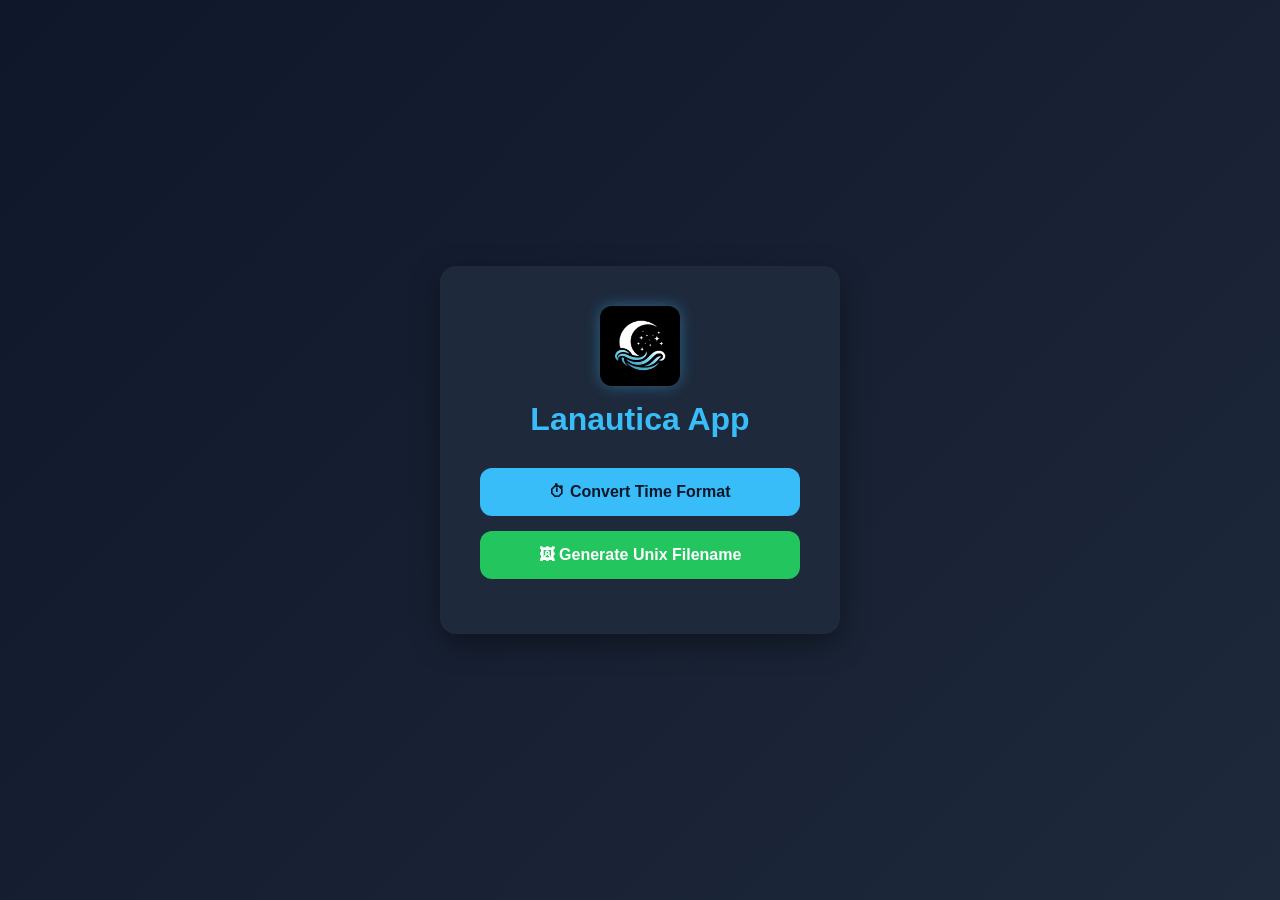
==== index.html @ 03b62d94 "add logo" ====
<!DOCTYPE html>
<html lang="id">
<head>
  <meta charset="UTF-8">
  <title>Lanautica App</title>

  <style>
    * {
      margin: 0;
      padding: 0;
      box-sizing: border-box;
      font-family: 'Segoe UI', sans-serif;
    }

    body {
      background: linear-gradient(135deg, #0f172a, #1e293b);
      display: flex;
      justify-content: center;
      align-items: center;
      height: 100vh;
      color: white;
    }

    .container {
      background: #1e293b;
      padding: 40px;
      border-radius: 16px;
      text-align: center;
      width: 400px;
      box-shadow: 0 10px 30px rgba(0,0,0,0.4);
    }

    /* LOGO */
    .logo {
      width: 80px;
      display: block;
      margin: 0 auto 15px auto;
      border-radius: 12px;
      box-shadow: 0 0 15px rgba(56,189,248,0.4);
    }

    h1 {
      margin-bottom: 30px;
      color: #38bdf8;
    }

    .btn {
      display: block;
      margin: 15px 0;
      padding: 15px;
      border-radius: 12px;
      text-decoration: none;
      font-weight: bold;
      transition: 0.3s;
    }

    .btn-date {
      background: #38bdf8;
      color: #0f172a;
    }

    .btn-date:hover {
      background: #0ea5e9;
    }

    .btn-pic {
      background: #22c55e;
      color: white;
    }

    .btn-pic:hover {
      background: #16a34a;
    }
  </style>
</head>
<body>

  <div class="container">

    <!-- LOGO -->
    <img src="logo.png" alt="Logo" class="logo">

    <h1>Lanautica App</h1>

    <a href="ConvertDate.html" class="btn btn-date">
      ⏱ Convert Time Format
    </a>

    <a href="ConvertPicture.html" class="btn btn-pic">
      🖼 Generate Unix Filename
    </a>

  </div>

</body>
</html>
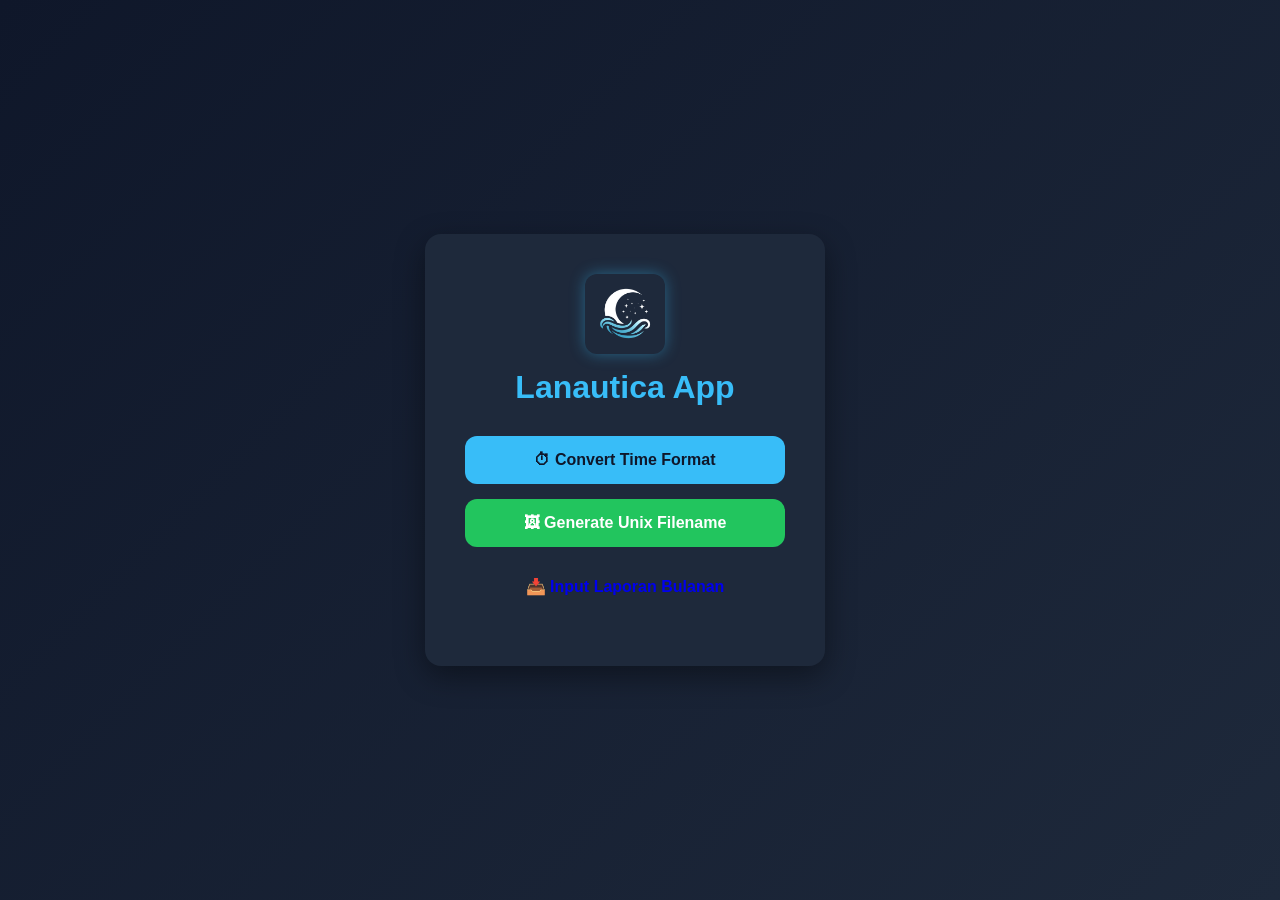
==== commit 8b527c8f: "Update index.html add laporan bulanan feature (input & output)" ====
--- a/index.html
+++ b/index.html
@@ -78,7 +78,7 @@
   <div class="container">
 
     <!-- LOGO -->
-    <img src="logo.png" alt="Logo" class="logo">
+    <img src="a9848f.png" alt="Logo" class="logo">
 
     <h1>Lanautica App</h1>
 
@@ -89,8 +89,10 @@
     <a href="ConvertPicture.html" class="btn btn-pic">
       🖼 Generate Unix Filename
     </a>
-
+    
+  <a href="InputLaporan.html" class="btn btn-input">
+    📥 Input Laporan Bulanan
   </div>
 
 </body>
-</html>+</html>
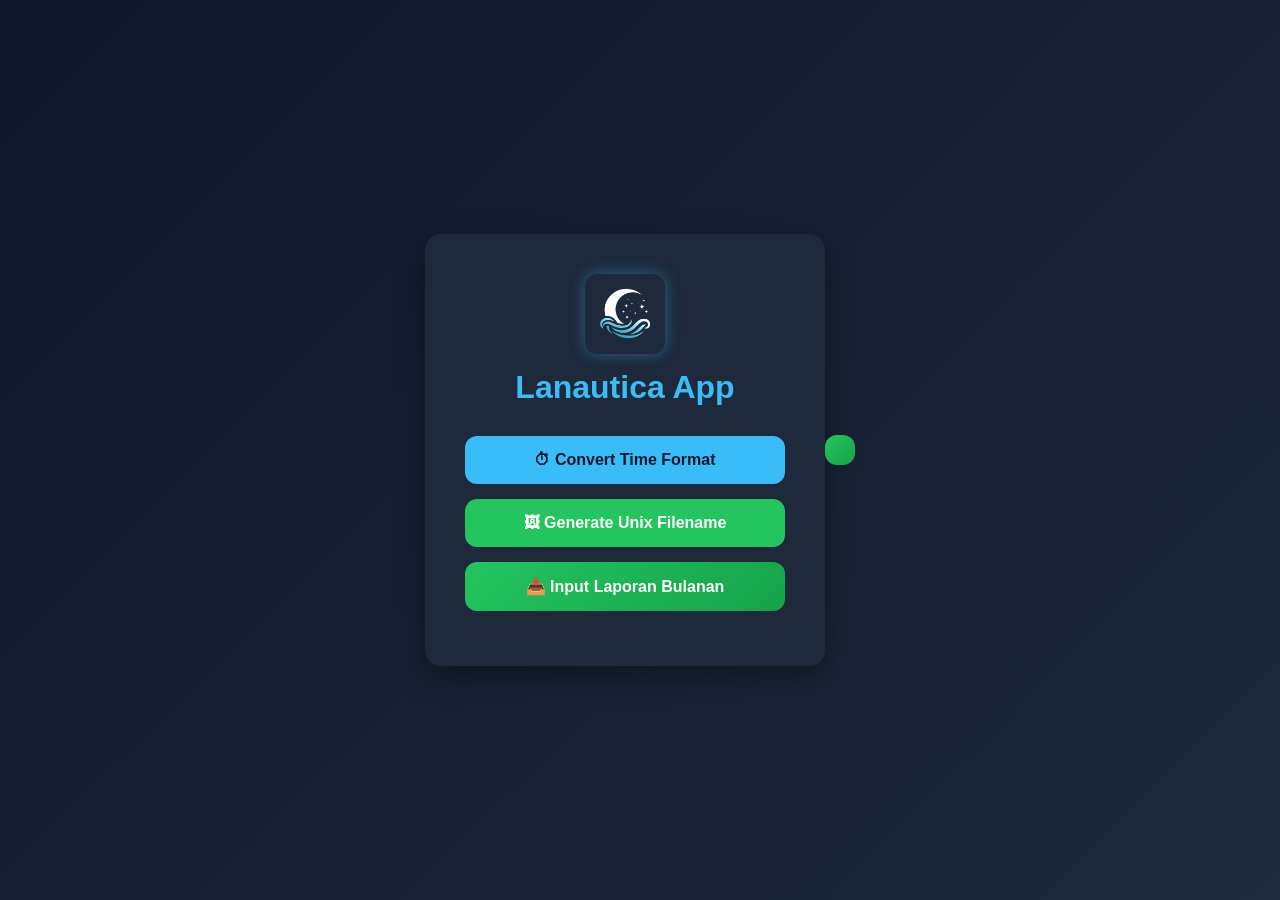
==== commit 40219a4d: "Update index.html" ====
--- a/index.html
+++ b/index.html
@@ -62,7 +62,12 @@
     .btn-date:hover {
       background: #0ea5e9;
     }
-
+    
+    .btn-input {
+  background: linear-gradient(135deg, #22c55e, #16a34a);
+  color: white;
+    }
+    
     .btn-pic {
       background: #22c55e;
       color: white;
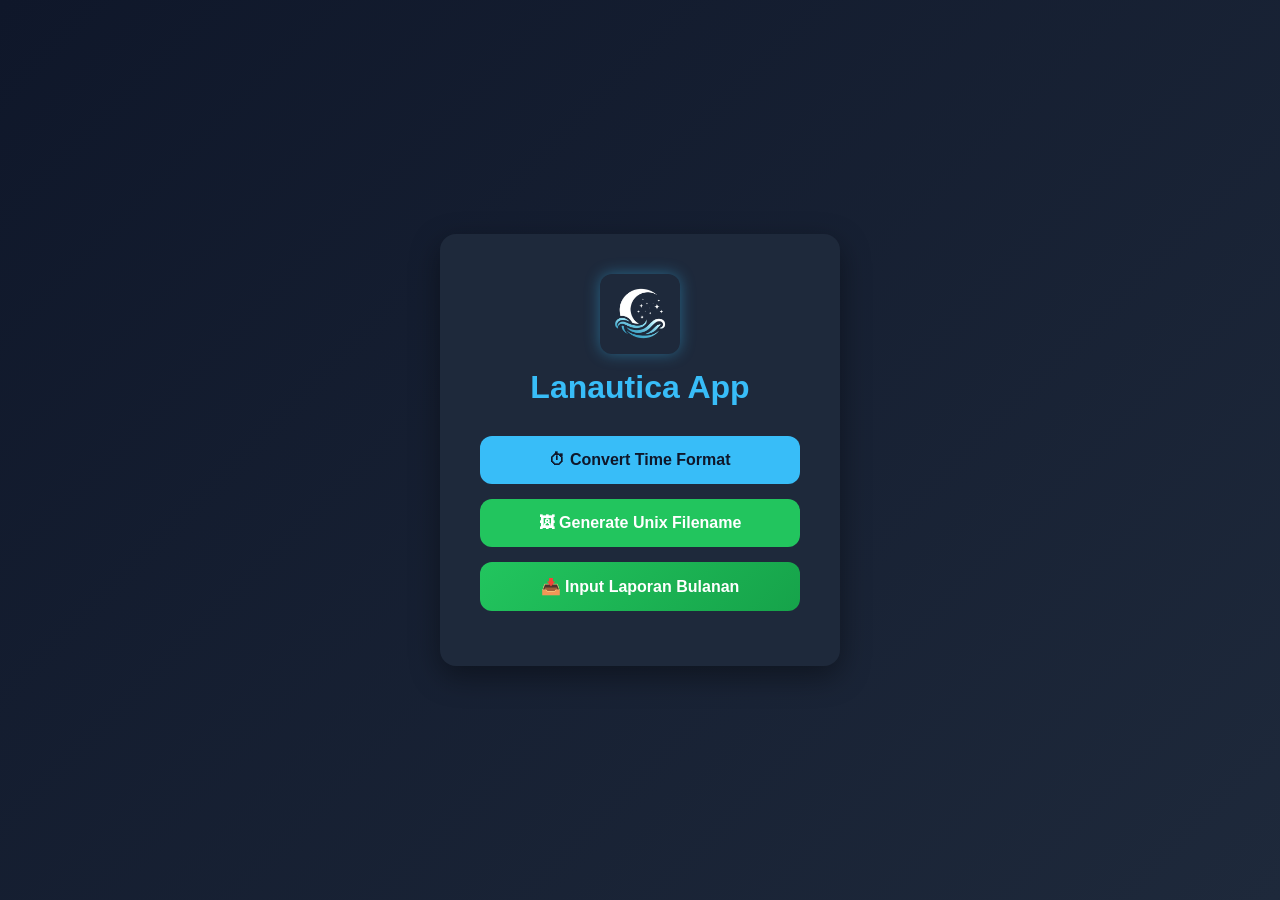
==== commit 5ce3dbc6: "Update index.html" ====
--- a/index.html
+++ b/index.html
@@ -86,18 +86,17 @@
     <img src="a9848f.png" alt="Logo" class="logo">
 
     <h1>Lanautica App</h1>
+<a href="ConvertDate.html" class="btn btn-date">
+  ⏱ Convert Time Format
+</a>
 
-    <a href="ConvertDate.html" class="btn btn-date">
-      ⏱ Convert Time Format
-    </a>
+<a href="ConvertPicture.html" class="btn btn-pic">
+  🖼 Generate Unix Filename
+</a>
 
-    <a href="ConvertPicture.html" class="btn btn-pic">
-      🖼 Generate Unix Filename
-    </a>
-    
-  <a href="InputLaporan.html" class="btn btn-input">
-    📥 Input Laporan Bulanan
-  </div>
+<a href="InputLaporan.html" class="btn btn-input">
+  📥 Input Laporan Bulanan
+</a>
 
 </body>
 </html>
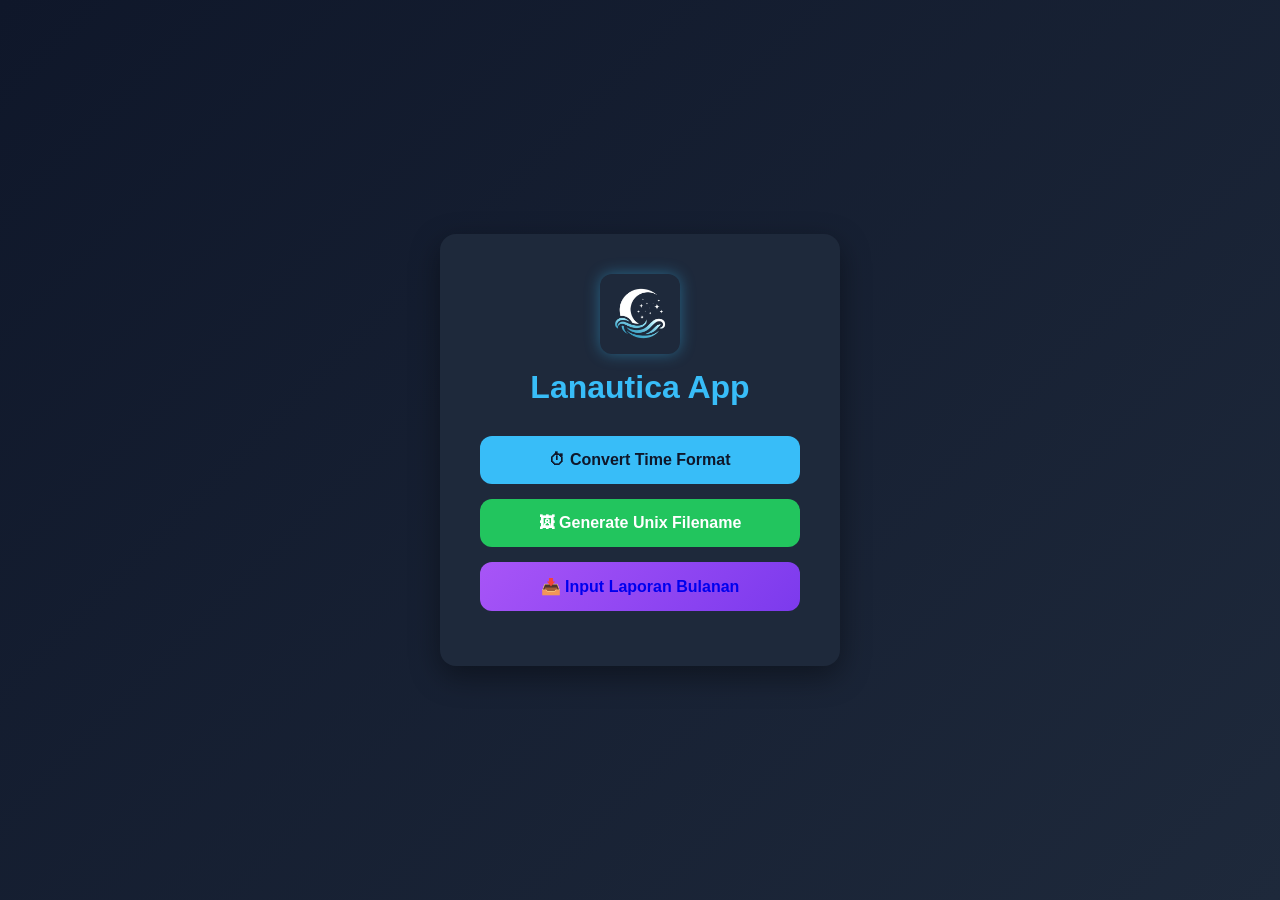
==== commit 74f7565a: "Update index.html" ====
--- a/index.html
+++ b/index.html
@@ -64,10 +64,9 @@
     }
     
     .btn-input {
-  background: linear-gradient(135deg, #22c55e, #16a34a);
-  color: white;
+      background: linear-gradient(135deg, #a855f7, #7c3aed);
     }
-    
+        
     .btn-pic {
       background: #22c55e;
       color: white;
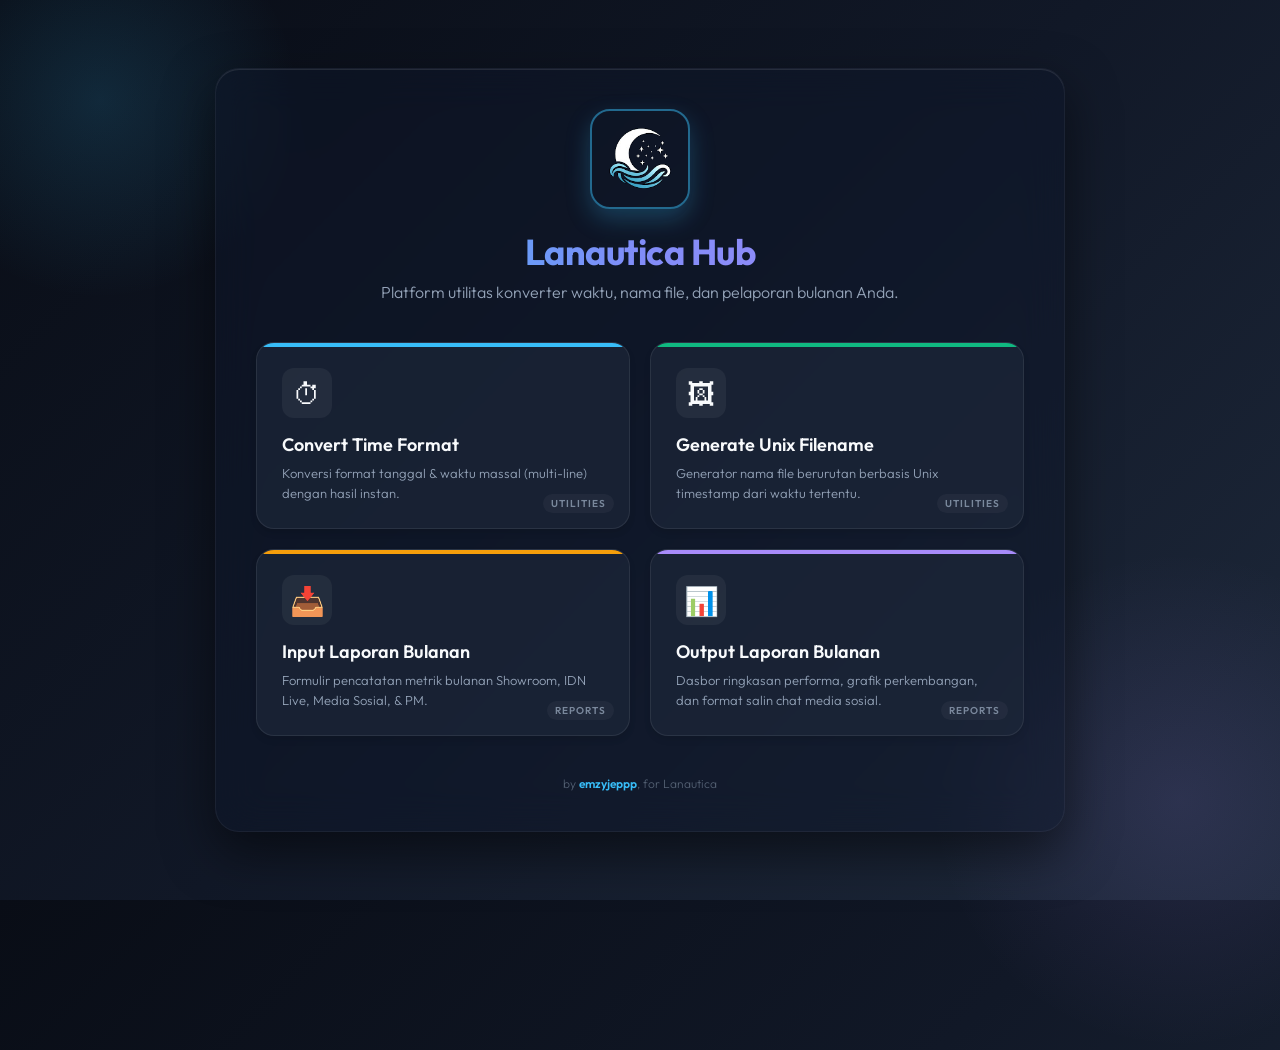
==== commit 503d7202: "feat: add premium glassmorphic portal hub navigation page" ====
--- a/index.html
+++ b/index.html
@@ -2,100 +2,336 @@
 <html lang="id">
 <head>
   <meta charset="UTF-8">
-  <title>Lanautica App</title>
+  <meta name="viewport" content="width=device-width, initial-scale=1.0">
+  <title>Lanautica Tools</title>
+  <!-- Google Fonts: Outfit -->
+  <link rel="preconnect" href="https://fonts.googleapis.com">
+  <link rel="preconnect" href="https://fonts.gstatic.com" crossorigin>
+  <link href="https://fonts.googleapis.com/css2?family=Outfit:wght@300;400;600;700&display=swap" rel="stylesheet">
 
   <style>
+    :root {
+      --bg-gradient: linear-gradient(135deg, #090d16, #111827, #1e293b);
+      --card-bg: rgba(30, 41, 59, 0.65);
+      --card-border: rgba(255, 255, 255, 0.08);
+      --text-main: #f8fafc;
+      --text-muted: #94a3b8;
+      
+      --accent-blue: #38bdf8;
+      --accent-green: #10b981;
+      --accent-amber: #f59e0b;
+      --accent-purple: #a78bfa;
+    }
+
     * {
       margin: 0;
       padding: 0;
       box-sizing: border-box;
-      font-family: 'Segoe UI', sans-serif;
+      font-family: 'Outfit', 'Segoe UI', sans-serif;
     }
 
     body {
-      background: linear-gradient(135deg, #0f172a, #1e293b);
+      background: var(--bg-gradient);
+      color: var(--text-main);
       display: flex;
       justify-content: center;
       align-items: center;
-      height: 100vh;
-      color: white;
+      min-height: 100vh;
+      overflow-x: hidden;
+      padding: 20px;
+      position: relative;
+    }
+
+    /* Decorative background glowing spots */
+    body::before {
+      content: "";
+      position: absolute;
+      width: 400px;
+      height: 400px;
+      background: radial-gradient(circle, rgba(56, 189, 248, 0.15) 0%, rgba(0, 0, 0, 0) 70%);
+      top: -100px;
+      left: -100px;
+      z-index: 0;
+      pointer-events: none;
+    }
+    
+    body::after {
+      content: "";
+      position: absolute;
+      width: 500px;
+      height: 500px;
+      background: radial-gradient(circle, rgba(167, 139, 250, 0.12) 0%, rgba(0, 0, 0, 0) 70%);
+      bottom: -150px;
+      right: -150px;
+      z-index: 0;
+      pointer-events: none;
     }
 
     .container {
-      background: #1e293b;
+      background: rgba(15, 23, 42, 0.45);
+      backdrop-filter: blur(20px);
+      -webkit-backdrop-filter: blur(20px);
       padding: 40px;
-      border-radius: 16px;
+      border-radius: 24px;
       text-align: center;
-      width: 400px;
-      box-shadow: 0 10px 30px rgba(0,0,0,0.4);
+      width: 100%;
+      max-width: 850px;
+      box-shadow: 0 20px 50px rgba(0, 0, 0, 0.5), inset 0 1px 0 rgba(255, 255, 255, 0.1);
+      border: 1px solid rgba(255, 255, 255, 0.05);
+      z-index: 10;
+      animation: fadeIn 0.8s ease-out;
+    }
+
+    @keyframes fadeIn {
+      from { opacity: 0; transform: translateY(20px); }
+      to { opacity: 1; transform: translateY(0); }
     }
 
     /* LOGO */
+    .logo-container {
+      position: relative;
+      width: 100px;
+      height: 100px;
+      margin: 0 auto 20px auto;
+    }
+
     .logo {
-      width: 80px;
-      display: block;
-      margin: 0 auto 15px auto;
+      width: 100%;
+      height: 100%;
+      object-fit: cover;
+      border-radius: 20px;
+      box-shadow: 0 10px 25px rgba(56, 189, 248, 0.25);
+      border: 2px solid rgba(56, 189, 248, 0.5);
+      transition: transform 0.5s cubic-bezier(0.175, 0.885, 0.32, 1.275);
+    }
+
+    .logo-container:hover .logo {
+      transform: rotate(5deg) scale(1.08);
+      box-shadow: 0 12px 30px rgba(56, 189, 248, 0.4);
+    }
+
+    h1 {
+      font-size: 36px;
+      font-weight: 700;
+      margin-bottom: 8px;
+      background: linear-gradient(to right, #38bdf8, #818cf8, #a78bfa);
+      -webkit-background-clip: text;
+      -webkit-text-fill-color: transparent;
+      letter-spacing: -0.5px;
+    }
+
+    .subtitle {
+      color: var(--text-muted);
+      font-size: 16px;
+      margin-bottom: 40px;
+      font-weight: 300;
+    }
+
+    /* GRID LAYOUT */
+    .grid {
+      display: grid;
+      grid-template-columns: repeat(2, 1fr);
+      gap: 20px;
+    }
+
+    @media (max-width: 650px) {
+      .grid {
+        grid-template-columns: 1fr;
+      }
+      .container {
+        padding: 25px;
+      }
+      h1 {
+        font-size: 28px;
+      }
+    }
+
+    /* CARDS */
+    .card {
+      background: var(--card-bg);
+      border: 1px solid var(--card-border);
+      border-radius: 18px;
+      padding: 25px;
+      text-decoration: none;
+      color: inherit;
+      display: flex;
+      flex-direction: column;
+      align-items: flex-start;
+      text-align: left;
+      transition: all 0.3s cubic-bezier(0.25, 0.8, 0.25, 1);
+      position: relative;
+      overflow: hidden;
+      box-shadow: 0 4px 6px rgba(0, 0, 0, 0.1);
+    }
+
+    .card::before {
+      content: "";
+      position: absolute;
+      top: 0;
+      left: 0;
+      width: 100%;
+      height: 4px;
+      transition: all 0.3s ease;
+    }
+
+    /* Card Specific Colors */
+    .card-date::before { background: var(--accent-blue); }
+    .card-date:hover {
+      border-color: rgba(56, 189, 248, 0.4);
+      box-shadow: 0 10px 25px rgba(56, 189, 248, 0.15);
+      transform: translateY(-4px);
+    }
+    
+    .card-pic::before { background: var(--accent-green); }
+    .card-pic:hover {
+      border-color: rgba(16, 185, 129, 0.4);
+      box-shadow: 0 10px 25px rgba(16, 185, 129, 0.15);
+      transform: translateY(-4px);
+    }
+
+    .card-report-in::before { background: var(--accent-amber); }
+    .card-report-in:hover {
+      border-color: rgba(245, 158, 11, 0.4);
+      box-shadow: 0 10px 25px rgba(245, 158, 11, 0.15);
+      transform: translateY(-4px);
+    }
+
+    .card-report-out::before { background: var(--accent-purple); }
+    .card-report-out:hover {
+      border-color: rgba(167, 139, 250, 0.4);
+      box-shadow: 0 10px 25px rgba(167, 139, 250, 0.15);
+      transform: translateY(-4px);
+    }
+
+    .card-icon {
+      font-size: 28px;
+      margin-bottom: 15px;
+      display: inline-flex;
+      align-items: center;
+      justify-content: center;
+      width: 50px;
+      height: 50px;
       border-radius: 12px;
-      box-shadow: 0 0 15px rgba(56,189,248,0.4);
-    }
-
-    h1 {
-      margin-bottom: 30px;
-      color: #38bdf8;
-    }
-
-    .btn {
-      display: block;
-      margin: 15px 0;
-      padding: 15px;
-      border-radius: 12px;
+      background: rgba(255, 255, 255, 0.05);
+      transition: transform 0.3s ease;
+    }
+
+    .card:hover .card-icon {
+      transform: scale(1.1) rotate(5deg);
+    }
+
+    .card-date:hover .card-icon { background: rgba(56, 189, 248, 0.1); color: var(--accent-blue); }
+    .card-pic:hover .card-icon { background: rgba(16, 185, 129, 0.1); color: var(--accent-green); }
+    .card-report-in:hover .card-icon { background: rgba(245, 158, 11, 0.1); color: var(--accent-amber); }
+    .card-report-out:hover .card-icon { background: rgba(167, 139, 250, 0.1); color: var(--accent-purple); }
+
+    .card-title {
+      font-size: 18px;
+      font-weight: 600;
+      margin-bottom: 8px;
+      color: var(--text-main);
+    }
+
+    .card-desc {
+      font-size: 13px;
+      color: var(--text-muted);
+      line-height: 1.5;
+      font-weight: 300;
+    }
+
+    .card-badge {
+      position: absolute;
+      bottom: 15px;
+      right: 15px;
+      font-size: 10px;
+      text-transform: uppercase;
+      letter-spacing: 1px;
+      font-weight: 600;
+      padding: 3px 8px;
+      border-radius: 20px;
+      background: rgba(255, 255, 255, 0.05);
+      color: var(--text-muted);
+      opacity: 0.8;
+      transition: all 0.3s ease;
+    }
+
+    .card:hover .card-badge {
+      opacity: 1;
+      background: rgba(255, 255, 255, 0.1);
+    }
+
+    .card-date:hover .card-badge { color: var(--accent-blue); }
+    .card-pic:hover .card-badge { color: var(--accent-green); }
+    .card-report-in:hover .card-badge { color: var(--accent-amber); }
+    .card-report-out:hover .card-badge { color: var(--accent-purple); }
+
+    /* Footer version */
+    .footer {
+      margin-top: 40px;
+      font-size: 12px;
+      color: rgba(148, 163, 184, 0.5);
+      font-weight: 300;
+    }
+    .footer a {
+      color: var(--accent-blue);
       text-decoration: none;
-      font-weight: bold;
-      transition: 0.3s;
-    }
-
-    .btn-date {
-      background: #38bdf8;
-      color: #0f172a;
-    }
-
-    .btn-date:hover {
-      background: #0ea5e9;
-    }
-    
-    .btn-input {
-      background: linear-gradient(135deg, #a855f7, #7c3aed);
-    }
-        
-    .btn-pic {
-      background: #22c55e;
-      color: white;
-    }
-
-    .btn-pic:hover {
-      background: #16a34a;
+      font-weight: 600;
+      transition: color 0.2s;
+    }
+    .footer a:hover {
+      color: var(--accent-purple);
+      text-decoration: underline;
     }
   </style>
 </head>
 <body>
 
   <div class="container">
-
-    <!-- LOGO -->
-    <img src="a9848f.png" alt="Logo" class="logo">
-
-    <h1>Lanautica App</h1>
-<a href="ConvertDate.html" class="btn btn-date">
-  ⏱ Convert Time Format
-</a>
-
-<a href="ConvertPicture.html" class="btn btn-pic">
-  🖼 Generate Unix Filename
-</a>
-
-<a href="InputLaporan.html" class="btn btn-input">
-  📥 Input Laporan Bulanan
-</a>
+    <div class="logo-container">
+      <img src="logo.png" alt="Lanautica Logo" class="logo">
+    </div>
+
+    <h1>Lanautica Hub</h1>
+    <div class="subtitle">Platform utilitas konverter waktu, nama file, dan pelaporan bulanan Anda.</div>
+
+    <div class="grid">
+      <!-- CARD 1 -->
+      <a href="ConvertDate.html" class="card card-date">
+        <div class="card-icon">⏱</div>
+        <div class="card-title">Convert Time Format</div>
+        <div class="card-desc">Konversi format tanggal & waktu massal (multi-line) dengan hasil instan.</div>
+        <div class="card-badge">Utilities</div>
+      </a>
+
+      <!-- CARD 2 -->
+      <a href="ConvertPicture.html" class="card card-pic">
+        <div class="card-icon">🖼</div>
+        <div class="card-title">Generate Unix Filename</div>
+        <div class="card-desc">Generator nama file berurutan berbasis Unix timestamp dari waktu tertentu.</div>
+        <div class="card-badge">Utilities</div>
+      </a>
+
+      <!-- CARD 3 -->
+      <a href="InputLaporan.html" class="card card-report-in">
+        <div class="card-icon">📥</div>
+        <div class="card-title">Input Laporan Bulanan</div>
+        <div class="card-desc">Formulir pencatatan metrik bulanan Showroom, IDN Live, Media Sosial, & PM.</div>
+        <div class="card-badge">Reports</div>
+      </a>
+
+      <!-- CARD 4 -->
+      <a href="OutputLaporan.html" class="card card-report-out">
+        <div class="card-icon">📊</div>
+        <div class="card-title">Output Laporan Bulanan</div>
+        <div class="card-desc">Dasbor ringkasan performa, grafik perkembangan, dan format salin chat media sosial.</div>
+        <div class="card-badge">Reports</div>
+      </a>
+    </div>
+
+    <div class="footer">
+      by <a href="https://github.com/Emzyjeppp" target="_blank">emzyjeppp</a>, for Lanautica
+    </div>
+  </div>
 
 </body>
 </html>
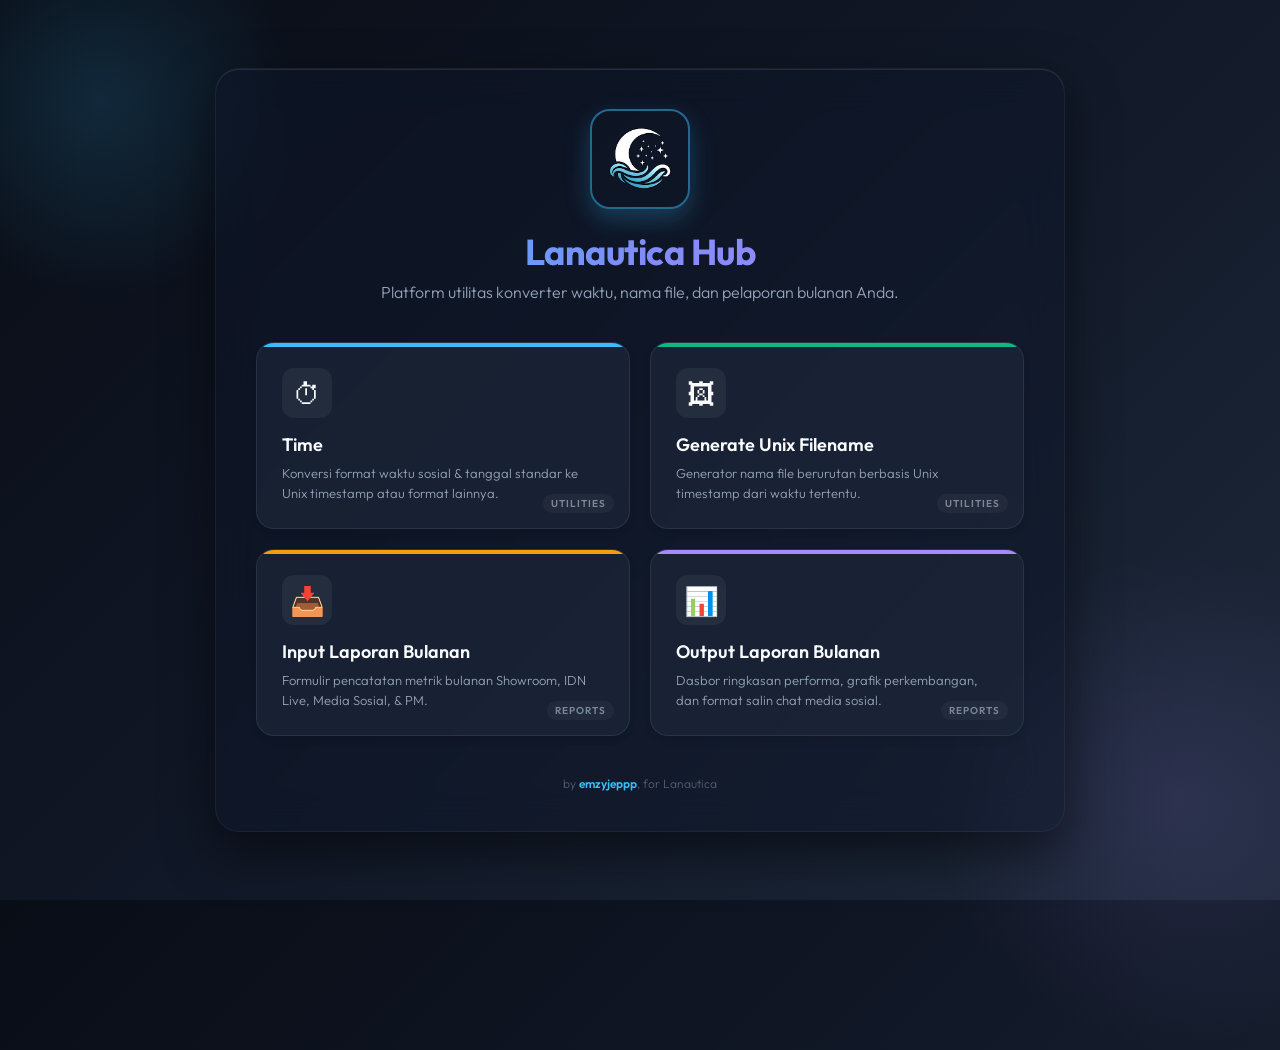
==== commit 318459a3: "feat: Add date-to-unix converter feature under 'Time' portal card" ====
--- a/index.html
+++ b/index.html
@@ -298,8 +298,8 @@
       <!-- CARD 1 -->
       <a href="ConvertDate.html" class="card card-date">
         <div class="card-icon">⏱</div>
-        <div class="card-title">Convert Time Format</div>
-        <div class="card-desc">Konversi format tanggal & waktu massal (multi-line) dengan hasil instan.</div>
+        <div class="card-title">Time</div>
+        <div class="card-desc">Konversi format waktu sosial & tanggal standar ke Unix timestamp atau format lainnya.</div>
         <div class="card-badge">Utilities</div>
       </a>
 
